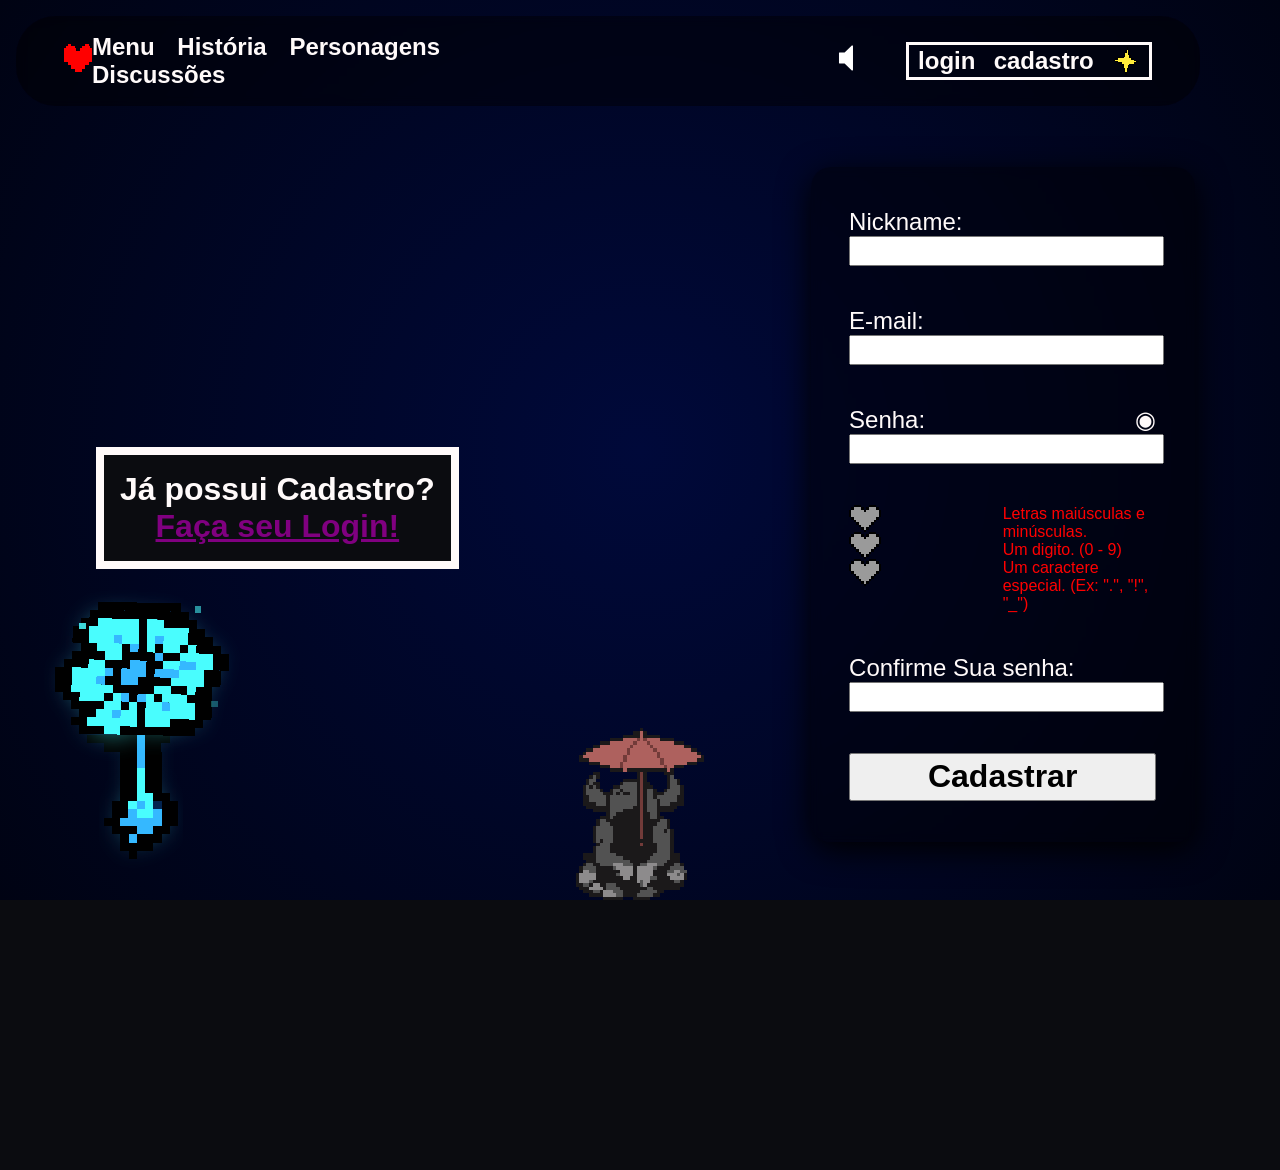
==== public/cadastro.html @ 978f4f5e "Introduzindo API WebDataViz no projeto individual" ====
<!DOCTYPE html>
<html lang="pt-br">

<head>
  <meta charset="UTF-8">
  <meta name="viewport" content="width=device-width, initial-scale=1.0">
  <title>Papo do Subsolo - Cadastro</title>
  <link rel="stylesheet" href="css/style.css">
  <link rel="stylesheet" href="css/cadastro.css">
  <link rel="icon" type="image/svg" href="assets/imgs/determinacao.svg">
  <style>

  </style>
</head>

<body onload="listar()">
  <!--header inicio-->
  <section id="ativador_header">
    <header id="header">
      <div style="width: 28rem;" class="container_principal">
        <a id="alma_header" onclick="trocar_alma()">
          <img src="assets/imgs/determinacao.svg" alt="determinação">
        </a>

        <nav class="lista_texto">
          <a href="#menu">Menu</a>
          <a href="#historia">História</a>
          <a href="personagens.html">Personagens</a>
          <a href="#discussoes">Discussões</a>
        </nav>
      </div>

      <div style="width: 20rem;" class="container_principal">
        <nav>
          <a id="link_audio" class="link_header" onclick="desmutar_musica()">
            <img src="assets/imgs/alto_falante_sem_som.svg" alt="">
          </a>
        </nav>

        <div class="container_usuario">
          <a href="login.html">login</a>
          <a href="cadastro.html">cadastro</a>

          <img src="assets/imgs/save_amarelo.svg" alt="">
        </div>
      </div>
    </header>
  </section>
  <!--header fim-->

  <section class="section_cadastro" id="cadastro">
    <div id="espaco_em_branco">
    </div>

    <div id="container_principal">
      <div id="container_mensagem">
        <div class="caixa_texto">
          <div>Já possui Cadastro?<br>
            <a href="login.html">Faça seu Login!</a>
          </div>
        </div>

        <img id="echo_flower" src="assets/imgs/echo_flower.svg" alt="">
      </div>

      <div id="estatua">
        <img src="assets/imgs/estatua_guarda_chuva.svg" alt="">
      </div>

      <div id="container_main">
        <div id="main">
          <div>
            <div class="titulo_input">
              Nickname:
            </div>

            <input id="ipt_nickname" type="text">
          </div>

          <div>
            <div class="titulo_input">
              E-mail:
            </div>

            <input id="ipt_email" type="text">
          </div>

          <div>
            <div class="titulo_input">
              <label>Senha:</label>
              <a id="mostrar" onclick="mostrar_senha()">◉</a>
            </div>

            <input oninput="verificar_senha()" id="ipt_senha" type="password">
          </div>

          <div class="verificar_senha" id="verificar_senha">
            <div id="coracoes">
              <img class="coracao" src="assets/imgs/coracao_vazio.svg" alt="">
              <img class="coracao" src="assets/imgs/coracao_vazio.svg" alt="">
              <img class="coracao" src="assets/imgs/coracao_vazio.svg" alt="">
            </div>

            <div id="textos_senha">
              <label>Letras maiúsculas e minúsculas.</label>
              <label>Um digito. (0 - 9)</label>
              <label>Um caractere especial. (Ex: ".", "!", "_")</label>
            </div>
          </div>

          <div>
            <div class="titulo_input">
              Confirme Sua senha:
            </div>

            <input id="ipt_confirmacao_senha" type="password">
          </div>

          <div>
            <button onclick="cadastrar()">Cadastrar</button>
          </div>
        </div>
      </div>
    </div>
  </section>

  <!--footer inicio-->
  <footer>

  </footer>
  <!--footer fim-->

  <audio id="audio_pagina" loop muted>
    <source src="assets/music/Fallen_Down.flac" type="audio/flac">
  </audio>
</body>
<script src="js/padroes.js"></script>
<script>
  function chover() {
    let chuva = document.createElement('div');
    chuva.classList.add('chuva');

    chuva.style.left = Math.random() * 97 + 'vw';

    let tempo_animacao = Math.random() * 1 + 0.5;
    chuva.style.animationDuration = tempo_animacao + 's';

    document.body.appendChild(chuva);

    setTimeout(() => {
      chuva.remove();
    }, tempo_animacao * 1000);
  }

  setInterval(chover, 50);

  function mostrar_senha() {
    let tipo_input = ipt_senha.type

    if (tipo_input == 'password') {
      mostrar.innerHTML = '◎'
      ipt_senha.type = 'text'
    } else {
      mostrar.innerHTML = '◉'
      ipt_senha.type = 'password'
    }
  }

  function verificar_senha() {
    let senha = ipt_senha.value
  }

  // Array para armazenar empresas cadastradas para validação de código de ativação 
  let listaEmpresasCadastradas = [];

  function cadastrar() {
    // aguardar();

    //Recupere o valor da nova input pelo nome do id
    // Agora vá para o método fetch logo abaixo
    var nomeVar = nome_input.value;
    var emailVar = email_input.value;
    var senhaVar = senha_input.value;
    var confirmacaoSenhaVar = confirmacao_senha_input.value;
    var codigoVar = codigo_input.value;
    var idEmpresaVincular

    // Verificando se há algum campo em branco
    if (
      nomeVar == "" ||
      emailVar == "" ||
      senhaVar == "" ||
      confirmacaoSenhaVar == "" ||
      codigoVar == ""
    ) {
      cardErro.style.display = "block";
      mensagem_erro.innerHTML =
        "(Mensagem de erro para todos os campos em branco)";

      finalizarAguardar();
      return false;
    } else {
      setInterval(sumirMensagem, 5000);
    }

    // Verificando se o código de ativação é de alguma empresa cadastrada
    for (let i = 0; i < listaEmpresasCadastradas.length; i++) {
      if (listaEmpresasCadastradas[i].codigo_ativacao == codigoVar) {
        idEmpresaVincular = listaEmpresasCadastradas[i].id
        console.log("Código de ativação válido.");
        break;
      } else {
        cardErro.style.display = "block";
        mensagem_erro.innerHTML = "(Mensagem de erro para código inválido)";
        finalizarAguardar();
      }
    }

    // Enviando o valor da nova input
    fetch("/usuarios/cadastrar", {
      method: "POST",
      headers: {
        "Content-Type": "application/json",
      },
      body: JSON.stringify({
        // crie um atributo que recebe o valor recuperado aqui
        // Agora vá para o arquivo routes/usuario.js
        nomeServer: nomeVar,
        emailServer: emailVar,
        senhaServer: senhaVar,
        idEmpresaVincularServer: idEmpresaVincular
      }),
    })
      .then(function (resposta) {
        console.log("resposta: ", resposta);

        if (resposta.ok) {
          cardErro.style.display = "block";

          mensagem_erro.innerHTML =
            "Cadastro realizado com sucesso! Redirecionando para tela de Login...";

          setTimeout(() => {
            window.location = "login.html";
          }, "2000");

          limparFormulario();
          finalizarAguardar();
        } else {
          throw "Houve um erro ao tentar realizar o cadastro!";
        }
      })
      .catch(function (resposta) {
        console.log(`#ERRO: ${resposta}`);
        finalizarAguardar();
      });

    return false;
  }

  // Listando empresas cadastradas 
  function listar() {
    fetch("/empresas/listar", {
      method: "GET",
    })
      .then(function (resposta) {
        resposta.json().then((empresas) => {
          empresas.forEach((empresa) => {
            listaEmpresasCadastradas.push(empresa);

            console.log("listaEmpresasCadastradas")
            console.log(listaEmpresasCadastradas[0].codigo_ativacao)
          });
        });
      })
      .catch(function (resposta) {
        console.log(`#ERRO: ${resposta}`);
      });
  }

  function sumirMensagem() {
    cardErro.style.display = "none";
  }
</script>

</html>
---- public/css/style.css ----
@font-face {
    font-family: 'pixel_operator';
    src: url('../assets/fonts/pixel_operator/PixelOperator.ttf') format('truetype');
    font-weight: normal;
    font-style: normal;
}

@keyframes surgir {
    from {
        opacity: 0;
        transform: translateY(50px);
    }

    to {
        opacity: 1;
        transform: translateY(0);
    }
}

html:has(:target) {
    scroll-behavior: smooth;
}

section {
    scroll-margin-top: 5rem;
}

body {
    padding: 0;
    margin: 0;

    display: flex;
    flex-direction: column;

    /* overflow-x: hidden; */
}

*{
    font-family: 'pixel_operator', sans-serif;
}

input{
    font-family: sans-serif;
}

.caixa_texto {
    height: fit-content;
    width: fit-content;
    background-color: #0b0c10;
    border: #fffafa solid 0.5rem;

    color: #fffafa;
    text-align: center;

    font-weight: bold;
    font-size: 2rem;

    div{
        margin: 1rem;
    }

    img{
        margin: 1rem;
    }
}

#ativador_header {
    position: fixed;
    top: 0;
    left: 0;
    width: 100%;
    height: 12vh;
    z-index: 1001;
}

header {
    position: fixed;
    z-index: 1000;
    top: 0;

    display: flex;
    flex-direction: row;
    justify-content: space-between;
    align-items: center;

    margin: 1rem;
    padding-right: 3rem;
    padding-left: 3rem;

    align-self: center;

    height: 10vh;
    width: 85%;

    font-weight: bold;
    font-size: 1.5rem;
    color: #fffafa;

    background-color: rgba(0, 0, 0, 0.43);
    backdrop-filter: blur(5px);
    border-radius: 40px;

    transition: transform 0.3s ease;

    img {
        width: 1.75rem;
        height: 1.75rem;
    }

    a {
        display: inline-block;
        color: #fffafa;
        text-decoration: none;
        cursor: pointer;
        animation: 0.3s;
        transition: all 0.3s ease;
    }

    a:hover {
        transform: translateY(-5px);
        text-decoration: underline;
    }

    .container_principal {
        height: auto;
        width: auto;
        display: flex;

        justify-content: space-between;
        align-items: center;

        .lista_texto {
            word-spacing: 1rem;
            align-items: center;
            justify-content: center;
        }
    }

    .container_usuario {
        display: flex;
        align-items: center;
        justify-content: space-around;
        flex-direction: row;

        width: 15rem;
        height: 2rem;

        border: #fffafa 0.2rem solid;
    }
}

header.escondido {
    transform: translateY(-130%);
}

footer{
    height: 30vh;
    width: 100%;

    background-color: #0b0c10;
}
---- public/css/cadastro.css ----
@keyframes shake {
    0% {
        transform: rotate(0deg);
    }

    33% {
        transform: rotate(-5deg);
    }

    66% {
        transform: rotate(5deg);
    }

    100% {
        transform: rotate(0deg);
    }
}

.section_cadastro {
    position: relative;

    display: flex;
    align-items: center;
    flex-direction: column;

    height: 100vh;
    width: 100%;

    background-color: red;

    background: radial-gradient(circle, #00093a 0%, #000313 100%);

    #espaco_em_branco {
        height: 12vh;
    }

    #container_principal {
        height: 88vh;
        width: 100%;

        display: flex;
        align-items: center;
        justify-content: space-around;
        flex-direction: row;

        #container_mensagem {
            width: 40vw;
            height: 100%;

            display: flex;
            justify-content: flex-end;
            flex-direction: column;

            .caixa_texto {
                align-self: center;

                a {
                    color: purple;
                }
            }

            .caixa_texto:hover {
                animation: shake infinite 2s;
                animation-timing-function: linear;
            }

            #echo_flower {
                align-self: flex-start;
                width: 15rem;
            }
        }

        #estatua {
            display: flex;
            flex-direction: column;
            justify-content: flex-end;

            width: fit-content;
            height: 100%;

            img {
                width: 10vw;
            }
        }

        #container_main {
            height: 100%;
            width: 40vw;

            display: flex;
            align-items: center;
            justify-content: center;

            #main {
                height: 75vh;
                width: 30vw;

                border-radius: 20px;

                background-color: rgba(0, 0, 0, 0.43);
                backdrop-filter: blur(5px);

                box-shadow: 0 8px 32px 0 rgba(0, 0, 0, 1);

                z-index: 20;

                display: flex;
                align-items: center;
                justify-content: space-evenly;
                flex-direction: column;

                div {
                    height: fit-content;
                    width: 80%;

                    .titulo_input {
                        width: 100%;
                        font-size: 1.5rem;
                        color: #fffafa;

                        display: flex;
                        justify-content: space-between;

                        a {
                            cursor: pointer;
                        }
                    }

                    input {
                        width: 100%;
                        height: 1.5rem;
                    }

                    input:focus {
                        outline: none;
                    }

                    button {
                        width: 100%;
                        height: 3rem;

                        font-size: 2rem;
                        font-weight: bold;
                    }
                }

                #verificar_senha {
                    display: flex;
                    justify-content: space-between;

                    #coracoes {
                        display: flex;
                        flex-direction: column;
                        justify-content: space-between;

                        .coracao {
                            width: 2rem;
                        }
                    }

                    #textos_senha {
                        height: 100%;

                        display: flex;
                        flex-direction: column;
                        justify-content: space-between;

                        label {
                            color: red;
                        }
                    }
                }
            }
        }
    }
}

/* CHUVINHA */

@keyframes chuva_caindo {
    from {
        transform: translateY(0);
    }

    to {
        transform: translateY(98vh);
    }
}

.chuva {
    position: absolute;

    align-self: center;

    width: 2px;
    height: 15px;

    background-color: #fffafa;

    animation: chuva_caindo linear infinite;
    top: -15px;
}

body {
    position: relative;
}
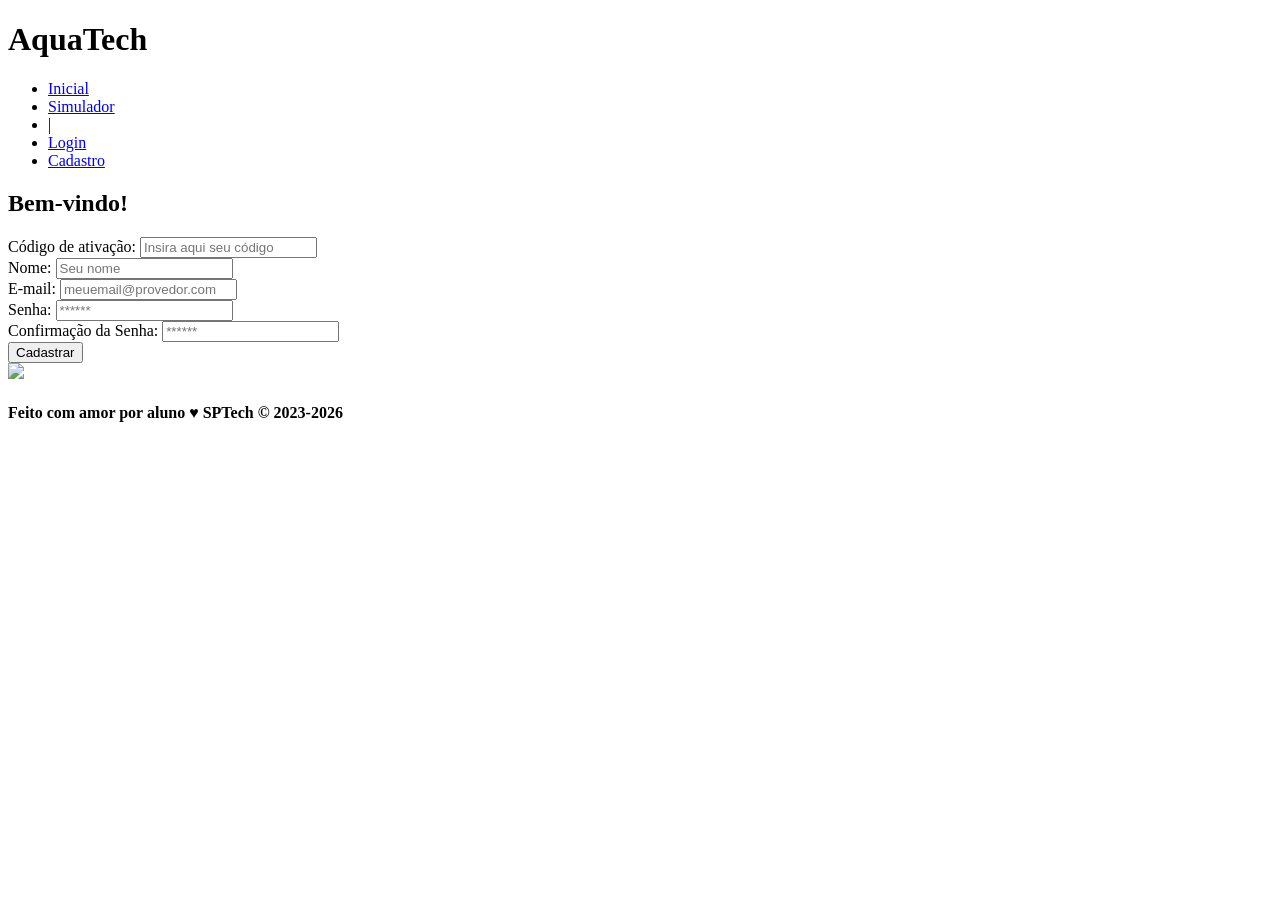
==== commit 3e7e725d: "Ajustando repositorio" ====
--- a/public/cadastro.html
+++ b/public/cadastro.html
@@ -2,173 +2,100 @@
 <html lang="pt-br">
 
 <head>
-  <meta charset="UTF-8">
-  <meta name="viewport" content="width=device-width, initial-scale=1.0">
-  <title>Papo do Subsolo - Cadastro</title>
-  <link rel="stylesheet" href="css/style.css">
-  <link rel="stylesheet" href="css/cadastro.css">
-  <link rel="icon" type="image/svg" href="assets/imgs/determinacao.svg">
-  <style>
-
-  </style>
+  <meta charset="UTF-8" />
+  <meta http-equiv="X-UA-Compatible" content="IE=edge" />
+  <meta name="viewport" content="width=device-width, initial-scale=1.0" />
+
+  <title>AquaTech | Cadastro</title>
+
+  <script src="./js/sessao.js"></script>
+
+  <link rel="stylesheet" href="./css/estilo.css" />
+  <link rel="icon" href="./assets/icon/favicon2.ico" />
+  <link rel="preconnect" href="https://fonts.gstatic.com" />
 </head>
 
 <body onload="listar()">
   <!--header inicio-->
-  <section id="ativador_header">
-    <header id="header">
-      <div style="width: 28rem;" class="container_principal">
-        <a id="alma_header" onclick="trocar_alma()">
-          <img src="assets/imgs/determinacao.svg" alt="determinação">
-        </a>
-
-        <nav class="lista_texto">
-          <a href="#menu">Menu</a>
-          <a href="#historia">História</a>
-          <a href="personagens.html">Personagens</a>
-          <a href="#discussoes">Discussões</a>
-        </nav>
+  <div class="header">
+    <div class="container">
+      <h1 class="titulo">AquaTech</h1>
+      <ul class="navbar">
+        <li>
+          <a href="index.html">Inicial</a>
+        </li>
+        <li>
+          <a href="simulador.html">Simulador</a>
+        </li>
+        <li>|</li>
+        <li>
+          <a href="login.html">Login</a>
+        </li>
+        <li class="agora">
+          <a href="#">Cadastro</a>
+        </li>
+      </ul>
+    </div>
+  </div>
+  <!--header fim-->
+
+  <div class="login">
+    <div class="alerta_erro">
+      <div class="card_erro" id="cardErro">
+        <span id="mensagem_erro"></span>
       </div>
-
-      <div style="width: 20rem;" class="container_principal">
-        <nav>
-          <a id="link_audio" class="link_header" onclick="desmutar_musica()">
-            <img src="assets/imgs/alto_falante_sem_som.svg" alt="">
-          </a>
-        </nav>
-
-        <div class="container_usuario">
-          <a href="login.html">login</a>
-          <a href="cadastro.html">cadastro</a>
-
-          <img src="assets/imgs/save_amarelo.svg" alt="">
+    </div>
+    <div class="container">
+      <div class="card card-cadastro">
+        <h2>Bem-vindo!</h2>
+        <div class="formulario">
+          <!--
+                         Para inserir mais um campo, copie uma das inputs abaixo.
+                         Assim que inserir vá para o script abaixo.
+                     -->
+          <div class="campo">
+            <span>Código de ativação:</span>
+            <input id="codigo_input" type="text" placeholder="Insira aqui seu código" />
+          </div>
+          <div class="campo">
+            <span>Nome:</span>
+            <input id="nome_input" type="text" placeholder="Seu nome" />
+          </div>
+          <div class="campo">
+            <span>E-mail:</span>
+            <input id="email_input" type="text" placeholder="meuemail@provedor.com" />
+          </div>
+          <div class="campo">
+            <span>Senha:</span>
+            <input id="senha_input" type="password" placeholder="******" />
+          </div>
+          <div class="campo">
+            <span>Confirmação da Senha:</span>
+            <input id="confirmacao_senha_input" type="password" placeholder="******" />
+          </div>
+          <button class="botao" onclick="cadastrar()">Cadastrar</button>
         </div>
+        <div id="div_aguardar" class="loading-div">
+          <img src="./assets/circle-loading.gif" id="loading-gif" />
+        </div>
+
+        <div id="div_erros_login"></div>
       </div>
-    </header>
-  </section>
-  <!--header fim-->
-
-  <section class="section_cadastro" id="cadastro">
-    <div id="espaco_em_branco">
-    </div>
-
-    <div id="container_principal">
-      <div id="container_mensagem">
-        <div class="caixa_texto">
-          <div>Já possui Cadastro?<br>
-            <a href="login.html">Faça seu Login!</a>
-          </div>
-        </div>
-
-        <img id="echo_flower" src="assets/imgs/echo_flower.svg" alt="">
-      </div>
-
-      <div id="estatua">
-        <img src="assets/imgs/estatua_guarda_chuva.svg" alt="">
-      </div>
-
-      <div id="container_main">
-        <div id="main">
-          <div>
-            <div class="titulo_input">
-              Nickname:
-            </div>
-
-            <input id="ipt_nickname" type="text">
-          </div>
-
-          <div>
-            <div class="titulo_input">
-              E-mail:
-            </div>
-
-            <input id="ipt_email" type="text">
-          </div>
-
-          <div>
-            <div class="titulo_input">
-              <label>Senha:</label>
-              <a id="mostrar" onclick="mostrar_senha()">◉</a>
-            </div>
-
-            <input oninput="verificar_senha()" id="ipt_senha" type="password">
-          </div>
-
-          <div class="verificar_senha" id="verificar_senha">
-            <div id="coracoes">
-              <img class="coracao" src="assets/imgs/coracao_vazio.svg" alt="">
-              <img class="coracao" src="assets/imgs/coracao_vazio.svg" alt="">
-              <img class="coracao" src="assets/imgs/coracao_vazio.svg" alt="">
-            </div>
-
-            <div id="textos_senha">
-              <label>Letras maiúsculas e minúsculas.</label>
-              <label>Um digito. (0 - 9)</label>
-              <label>Um caractere especial. (Ex: ".", "!", "_")</label>
-            </div>
-          </div>
-
-          <div>
-            <div class="titulo_input">
-              Confirme Sua senha:
-            </div>
-
-            <input id="ipt_confirmacao_senha" type="password">
-          </div>
-
-          <div>
-            <button onclick="cadastrar()">Cadastrar</button>
-          </div>
-        </div>
-      </div>
-    </div>
-  </section>
+    </div>
+  </div>
 
   <!--footer inicio-->
-  <footer>
-
-  </footer>
+  <div class="footer">
+    <div class="container">
+      <h4>Feito com amor por aluno &hearts; SPTech &copy; 2023-2026</h4>
+    </div>
+  </div>
   <!--footer fim-->
-
-  <audio id="audio_pagina" loop muted>
-    <source src="assets/music/Fallen_Down.flac" type="audio/flac">
-  </audio>
 </body>
-<script src="js/padroes.js"></script>
+
+</html>
+
 <script>
-  function chover() {
-    let chuva = document.createElement('div');
-    chuva.classList.add('chuva');
-
-    chuva.style.left = Math.random() * 97 + 'vw';
-
-    let tempo_animacao = Math.random() * 1 + 0.5;
-    chuva.style.animationDuration = tempo_animacao + 's';
-
-    document.body.appendChild(chuva);
-
-    setTimeout(() => {
-      chuva.remove();
-    }, tempo_animacao * 1000);
-  }
-
-  setInterval(chover, 50);
-
-  function mostrar_senha() {
-    let tipo_input = ipt_senha.type
-
-    if (tipo_input == 'password') {
-      mostrar.innerHTML = '◎'
-      ipt_senha.type = 'text'
-    } else {
-      mostrar.innerHTML = '◉'
-      ipt_senha.type = 'password'
-    }
-  }
-
-  function verificar_senha() {
-    let senha = ipt_senha.value
-  }
 
   // Array para armazenar empresas cadastradas para validação de código de ativação 
   let listaEmpresasCadastradas = [];
@@ -281,6 +208,4 @@
   function sumirMensagem() {
     cardErro.style.display = "none";
   }
-</script>
-
-</html>+</script>
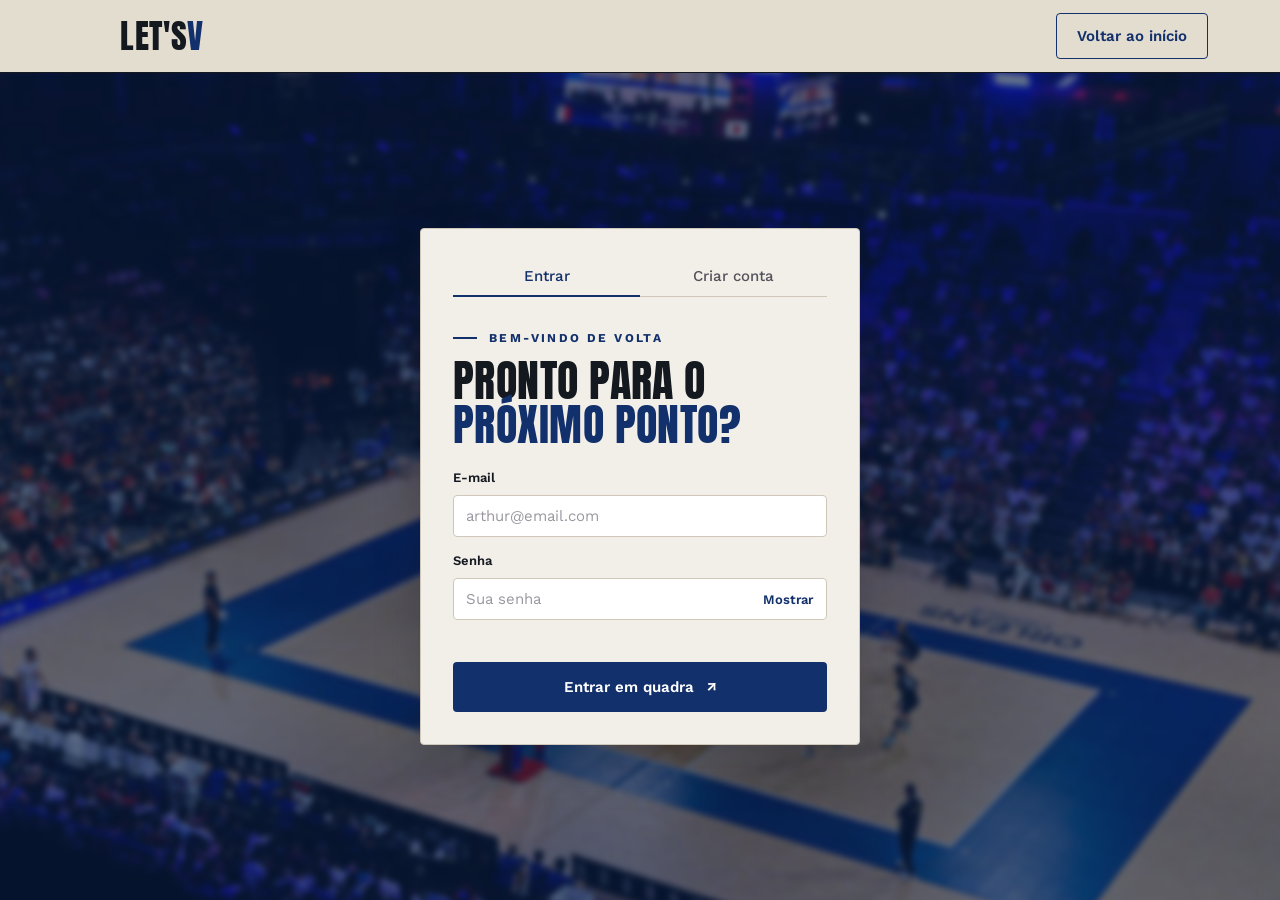
==== commit 16fdfb9e: "Finalizando pagina de Historia e fazendo conectivade de Cadastro/Login com Banco de Dados" ====
--- a/public/cadastro.html
+++ b/public/cadastro.html
@@ -1,211 +1,195 @@
-<!DOCTYPE html>
-<html lang="pt-br">
 
-<head>
-  <meta charset="UTF-8" />
-  <meta http-equiv="X-UA-Compatible" content="IE=edge" />
-  <meta name="viewport" content="width=device-width, initial-scale=1.0" />
+<!doctype html>
+<html lang="pt-BR">
+  <head>
+    <meta charset="UTF-8" />
+    <meta name="viewport" content="width=device-width, initial-scale=1.0" />
+    <title>Acesso · Let'sV</title>
 
-  <title>AquaTech | Cadastro</title>
+    <link rel="preconnect" href="https://fonts.googleapis.com" />
+    <link rel="preconnect" href="https://fonts.gstatic.com" crossorigin />
+    <link
+      href="https://fonts.googleapis.com/css2?family=Anton&family=Work+Sans:wght@400;500;600&display=swap"
+      rel="stylesheet"
+    />
 
-  <script src="./js/sessao.js"></script>
+    <link rel="stylesheet" href="./css/style.css" />
+    <link rel="stylesheet" href="./css/auth.css" />
+  </head>
 
-  <link rel="stylesheet" href="./css/estilo.css" />
-  <link rel="icon" href="./assets/icon/favicon2.ico" />
-  <link rel="preconnect" href="https://fonts.gstatic.com" />
-</head>
+  <body class="pagina-auth">
+    <header class="topo">
+      <div class="container topo-conteudo">
+        <a href="./index.html" class="logo">Let's<span>V</span></a>
+        <a href="./index.html" class="voltar botao-entrar">
+          Voltar ao início
+        </a>
+      </div>
+    </header>
 
-<body onload="listar()">
-  <!--header inicio-->
-  <div class="header">
-    <div class="container">
-      <h1 class="titulo">AquaTech</h1>
-      <ul class="navbar">
-        <li>
-          <a href="index.html">Inicial</a>
-        </li>
-        <li>
-          <a href="simulador.html">Simulador</a>
-        </li>
-        <li>|</li>
-        <li>
-          <a href="login.html">Login</a>
-        </li>
-        <li class="agora">
-          <a href="#">Cadastro</a>
-        </li>
-      </ul>
-    </div>
-  </div>
-  <!--header fim-->
+    <main class="area-auth">
+      <section class="cartao">
+        <div class="abas" role="tablist">
+          <button
+            type="button"
+            class="aba ativa"
+            role="tab"
+            data-alvo="login"
+            aria-selected="true"
+          >
+            Entrar
+          </button>
 
-  <div class="login">
-    <div class="alerta_erro">
-      <div class="card_erro" id="cardErro">
-        <span id="mensagem_erro"></span>
-      </div>
-    </div>
-    <div class="container">
-      <div class="card card-cadastro">
-        <h2>Bem-vindo!</h2>
-        <div class="formulario">
-          <!--
-                         Para inserir mais um campo, copie uma das inputs abaixo.
-                         Assim que inserir vá para o script abaixo.
-                     -->
-          <div class="campo">
-            <span>Código de ativação:</span>
-            <input id="codigo_input" type="text" placeholder="Insira aqui seu código" />
-          </div>
-          <div class="campo">
-            <span>Nome:</span>
-            <input id="nome_input" type="text" placeholder="Seu nome" />
-          </div>
-          <div class="campo">
-            <span>E-mail:</span>
-            <input id="email_input" type="text" placeholder="meuemail@provedor.com" />
-          </div>
-          <div class="campo">
-            <span>Senha:</span>
-            <input id="senha_input" type="password" placeholder="******" />
-          </div>
-          <div class="campo">
-            <span>Confirmação da Senha:</span>
-            <input id="confirmacao_senha_input" type="password" placeholder="******" />
-          </div>
-          <button class="botao" onclick="cadastrar()">Cadastrar</button>
-        </div>
-        <div id="div_aguardar" class="loading-div">
-          <img src="./assets/circle-loading.gif" id="loading-gif" />
+          <button
+            type="button"
+            class="aba"
+            role="tab"
+            data-alvo="cadastro"
+            aria-selected="false"
+          >
+            Criar conta
+          </button>
         </div>
 
-        <div id="div_erros_login"></div>
-      </div>
-    </div>
-  </div>
+        <!-- LOGIN -->
+        <form id="form-login" novalidate>
+          <span class="etiqueta">Bem-vindo de volta</span>
 
-  <!--footer inicio-->
-  <div class="footer">
-    <div class="container">
-      <h4>Feito com amor por aluno &hearts; SPTech &copy; 2023-2026</h4>
-    </div>
-  </div>
-  <!--footer fim-->
-</body>
+          <h1 class="titulo">
+            Pronto para o <span>próximo ponto?</span>
+          </h1>
 
-</html>
+          <div class="campo">
+            <label for="login-email">E-mail</label>
+            <input
+              type="email"
+              id="login-email"
+              placeholder="arthur@email.com"
+              autocomplete="email"
+            />
+          </div>
 
-<script>
+          <div class="campo">
+            <label for="login-senha">Senha</label>
 
-  // Array para armazenar empresas cadastradas para validação de código de ativação 
-  let listaEmpresasCadastradas = [];
+            <div class="campo-senha">
+              <input
+                type="password"
+                id="login-senha"
+                placeholder="Sua senha"
+                autocomplete="current-password"
+              />
 
-  function cadastrar() {
-    // aguardar();
+              <button type="button" class="mostrar">Mostrar</button>
+            </div>
+          </div>
 
-    //Recupere o valor da nova input pelo nome do id
-    // Agora vá para o método fetch logo abaixo
-    var nomeVar = nome_input.value;
-    var emailVar = email_input.value;
-    var senhaVar = senha_input.value;
-    var confirmacaoSenhaVar = confirmacao_senha_input.value;
-    var codigoVar = codigo_input.value;
-    var idEmpresaVincular
+          <p class="mensagem" role="alert"></p>
 
-    // Verificando se há algum campo em branco
-    if (
-      nomeVar == "" ||
-      emailVar == "" ||
-      senhaVar == "" ||
-      confirmacaoSenhaVar == "" ||
-      codigoVar == ""
-    ) {
-      cardErro.style.display = "block";
-      mensagem_erro.innerHTML =
-        "(Mensagem de erro para todos os campos em branco)";
+          <button type="submit" class="botao">
+            Entrar em quadra <span>↗</span>
+          </button>
+        </form>
 
-      finalizarAguardar();
-      return false;
-    } else {
-      setInterval(sumirMensagem, 5000);
-    }
+        <!-- CADASTRO -->
+        <form id="form-cadastro" novalidate hidden>
+          <span class="etiqueta">Faça parte da equipe</span>
 
-    // Verificando se o código de ativação é de alguma empresa cadastrada
-    for (let i = 0; i < listaEmpresasCadastradas.length; i++) {
-      if (listaEmpresasCadastradas[i].codigo_ativacao == codigoVar) {
-        idEmpresaVincular = listaEmpresasCadastradas[i].id
-        console.log("Código de ativação válido.");
-        break;
-      } else {
-        cardErro.style.display = "block";
-        mensagem_erro.innerHTML = "(Mensagem de erro para código inválido)";
-        finalizarAguardar();
-      }
-    }
+          <h1 class="titulo">
+            Entre para o <span>time.</span>
+          </h1>
 
-    // Enviando o valor da nova input
-    fetch("/usuarios/cadastrar", {
-      method: "POST",
-      headers: {
-        "Content-Type": "application/json",
-      },
-      body: JSON.stringify({
-        // crie um atributo que recebe o valor recuperado aqui
-        // Agora vá para o arquivo routes/usuario.js
-        nomeServer: nomeVar,
-        emailServer: emailVar,
-        senhaServer: senhaVar,
-        idEmpresaVincularServer: idEmpresaVincular
-      }),
-    })
-      .then(function (resposta) {
-        console.log("resposta: ", resposta);
+          <div class="grade">
+            <div class="campo">
+              <label for="cad-nome">Nome</label>
 
-        if (resposta.ok) {
-          cardErro.style.display = "block";
+              <input
+                type="text"
+                id="cad-nome"
+                placeholder="Arthur Silva"
+                autocomplete="name"
+              />
+            </div>
 
-          mensagem_erro.innerHTML =
-            "Cadastro realizado com sucesso! Redirecionando para tela de Login...";
+            <div class="campo">
+              <label for="cad-posicao">Posição em quadra</label>
 
-          setTimeout(() => {
-            window.location = "login.html";
-          }, "2000");
+              <select id="cad-posicao">
+                <option value="" selected disabled>Selecione</option>
+                <option value="levantador">Levantador</option>
+                <option value="ponteiro">Ponteiro</option>
+                <option value="central">Central</option>
+                <option value="oposto">Oposto</option>
+                <option value="libero">Líbero</option>
+                <option value="torcedor">Só torcedor</option>
+              </select>
+            </div>
 
-          limparFormulario();
-          finalizarAguardar();
-        } else {
-          throw "Houve um erro ao tentar realizar o cadastro!";
-        }
-      })
-      .catch(function (resposta) {
-        console.log(`#ERRO: ${resposta}`);
-        finalizarAguardar();
-      });
+            <div class="campo largo">
+              <label for="cad-email">E-mail</label>
 
-    return false;
-  }
+              <input
+                type="email"
+                id="cad-email"
+                placeholder="arthur@email.com"
+                autocomplete="email"
+              />
+            </div>
 
-  // Listando empresas cadastradas 
-  function listar() {
-    fetch("/empresas/listar", {
-      method: "GET",
-    })
-      .then(function (resposta) {
-        resposta.json().then((empresas) => {
-          empresas.forEach((empresa) => {
-            listaEmpresasCadastradas.push(empresa);
+            <div class="campo">
+              <label for="cad-senha">Senha</label>
 
-            console.log("listaEmpresasCadastradas")
-            console.log(listaEmpresasCadastradas[0].codigo_ativacao)
-          });
-        });
-      })
-      .catch(function (resposta) {
-        console.log(`#ERRO: ${resposta}`);
-      });
-  }
+              <input
+                type="password"
+                id="cad-senha"
+                placeholder="Crie uma senha"
+                autocomplete="new-password"
+              />
+            </div>
 
-  function sumirMensagem() {
-    cardErro.style.display = "none";
-  }
-</script>+            <div class="campo">
+              <label for="cad-confirmar">Confirmar senha</label>
+
+              <input
+                type="password"
+                id="cad-confirmar"
+                placeholder="Repita a senha"
+                autocomplete="new-password"
+              />
+            </div>
+          </div>
+
+          <ul class="requisitos" id="requisitos">
+            <li data-regra="tamanho">8+ caracteres</li>
+            <li data-regra="maiuscula">Maiúscula</li>
+            <li data-regra="minuscula">Minúscula</li>
+            <li data-regra="numero">Número</li>
+            <li data-regra="simbolo">Símbolo</li>
+          </ul>
+
+          <p class="mensagem" role="alert"></p>
+
+          <button type="submit" class="botao">
+            Criar minha conta <span>↗</span>
+          </button>
+        </form>
+
+        <!-- MENSAGEM DE SUCESSO -->
+        <div class="sucesso" id="sucesso" hidden>
+          <span class="etiqueta">Tudo certo</span>
+
+          <h2 class="titulo" id="sucesso-titulo"></h2>
+
+          <p id="sucesso-texto"></p>
+
+          <a href="./index.html" class="botao">
+            Ir para o início <span>→</span>
+          </a>
+        </div>
+      </section>
+    </main>
+
+    <!-- ÚNICO ARQUIVO RESPONSÁVEL PELO LOGIN E CADASTRO -->
+    <script src="./js/auth.js" defer></script>
+  </body>
+</html>
--- a/public/css/style.css
+++ b/public/css/style.css
@@ -0,0 +1,809 @@
+:root {
+  --papel: #f2efe9;
+  --papel-escuro: #e6e1d6;
+  --fundo-topo: #e3ddd0;
+  --tinta: #14181f;
+  --tinta-suave: #55525c;
+  --marinho: #12306b;
+  --marinho-escuro: #0b1f47;
+  --linha: #cfc8ba;
+  --branco: #ffffff;
+  --tempo-piscada: 1.5s;
+}
+
+* {
+  margin: 0;
+  padding: 0;
+  box-sizing: border-box;
+}
+
+body {
+  font-family: "Work Sans", sans-serif;
+  background: var(--papel);
+  color: var(--tinta);
+  line-height: 1.6;
+}
+
+a {
+  text-decoration: none;
+  color: inherit;
+}
+
+img {
+  display: block;
+  width: 100%;
+  height: 100%;
+  object-fit: cover;
+}
+
+h1, h2, h3 {
+  font-family: "Anton", sans-serif;
+  font-weight: 400;
+  text-transform: uppercase;
+  letter-spacing: 0.01em;
+  line-height: 1;
+}
+
+.container {
+  width: 100%;
+  max-width: 1240px;
+  margin: 0 auto;
+  padding: 0 100px;
+}
+
+.etiqueta {
+  display: inline-flex;
+  align-items: center;
+  gap: 12px;
+  font-size: 13px;
+  font-weight: 700;
+  letter-spacing: 0.2em;
+  text-transform: uppercase;
+  color: var(--marinho);
+}
+
+.etiqueta::before {
+  content: "";
+  width: 24px;
+  height: 2px;
+  background: var(--marinho);
+}
+
+.topo {
+  background: var(--fundo-topo);
+  border-bottom: 1px solid var(--tinta);
+  position: relative;
+  z-index: 3;
+}
+
+.topo-conteudo {
+  display: grid;
+  grid-template-columns: 1fr auto 1fr;
+  align-items: center;
+  height: 84px;
+}
+
+.logo {
+  grid-column: 1;
+  justify-self: start;
+  font-family: "Anton", sans-serif;
+  font-size: 34px;
+  letter-spacing: 0.02em;
+  text-transform: uppercase;
+  color: var(--tinta);
+}
+
+.logo span {
+  color: var(--marinho);
+}
+
+.menu {
+  grid-column: 2;
+  display: flex;
+  align-items: center;
+  gap: 32px;
+}
+
+.menu a {
+  font-size: 15px;
+  font-weight: 500;
+  padding: 6px 0;
+  border-bottom: 2px solid transparent;
+  transition: color 0.2s, border-color 0.2s;
+}
+
+.menu a:hover,
+.menu a.ativo {
+  color: var(--marinho);
+  border-bottom-color: var(--marinho);
+}
+
+.topo-acoes {
+  grid-column: 3;
+  justify-self: end;
+  display: flex;
+  align-items: center;
+  gap: 10px;
+  margin-right: -48px;
+}
+
+.botao-entrar,
+.botao-cadastro {
+  font-size: 15px;
+  font-weight: 600;
+  padding: 10px 20px;
+  border-radius: 4px;
+  border: 1.5px solid var(--marinho);
+  transition: background 0.2s, color 0.2s;
+}
+
+.botao-entrar {
+  color: var(--marinho);
+}
+
+.botao-entrar:hover {
+  background: var(--marinho);
+  color: var(--branco);
+}
+
+.botao-cadastro {
+  background: var(--marinho);
+  color: var(--branco);
+}
+
+.botao-cadastro:hover {
+  background: var(--marinho-escuro);
+  border-color: var(--marinho-escuro);
+}
+
+.hero {
+  padding: 72px 0 96px;
+}
+
+.hero-conteudo {
+  display: grid;
+  grid-template-columns: 1.3fr 0.8fr;
+  align-items: center;
+  gap: 64px;
+}
+
+.hero-texto h1 {
+  font-size: 96px;
+  line-height: 0.95;
+  color: var(--tinta);
+  margin-bottom: 28px;
+}
+
+.hero-texto h1 span {
+  display: block;
+  color: var(--marinho);
+}
+
+.hero-texto p {
+  max-width: 460px;
+  color: var(--tinta-suave);
+  font-size: 18px;
+  margin-bottom: 36px;
+}
+
+.botao {
+  display: inline-flex;
+  align-items: center;
+  gap: 12px;
+  background: var(--marinho);
+  color: var(--branco);
+  font-weight: 600;
+  font-size: 15px;
+  padding: 16px 26px;
+  border-radius: 4px;
+  white-space: nowrap;
+  transition: background 0.2s;
+}
+
+.botao:hover {
+  background: var(--marinho-escuro);
+}
+
+.botao-contorno {
+  display: inline-flex;
+  align-items: center;
+  gap: 12px;
+  border: 1.5px solid var(--marinho);
+  color: var(--marinho);
+  font-weight: 600;
+  font-size: 15px;
+  padding: 14px 22px;
+  border-radius: 4px;
+  white-space: nowrap;
+  transition: background 0.2s, color 0.2s;
+}
+
+.botao-contorno:hover {
+  background: var(--marinho);
+  color: var(--branco);
+}
+
+.hero-imagem {
+  background: var(--branco);
+  padding: 10px 10px 0;
+  border: 1px solid var(--linha);
+  box-shadow: 0 20px 44px rgba(20, 24, 31, 0.26);
+}
+
+.hero-imagem img {
+  height: 560px;
+  object-position: center top;
+}
+
+.hero-imagem figcaption {
+  padding: 14px 4px 16px;
+  font-size: 14px;
+  color: var(--tinta-suave);
+}
+
+.galeria {
+  background: var(--papel-escuro);
+  padding: 88px 0;
+  overflow: hidden;
+}
+
+.cabecalho-secao {
+  display: flex;
+  align-items: flex-end;
+  justify-content: space-between;
+  gap: 40px;
+  margin-bottom: 40px;
+}
+
+.cabecalho-secao h2 {
+  font-size: 64px;
+  color: var(--tinta);
+}
+
+.cabecalho-secao p {
+  max-width: 380px;
+  color: var(--tinta-suave);
+  font-size: 17px;
+}
+
+.carrossel {
+  --visiveis: 4;
+  --espaco: 16px;
+  --largura-foto: calc((100% - (var(--visiveis) - 1) * var(--espaco)) / var(--visiveis));
+  clip-path: inset(0 calc(-1 * (var(--largura-foto) / 2 + var(--espaco))));
+}
+
+.carrossel-trilho {
+  display: flex;
+  gap: var(--espaco);
+}
+
+.foto {
+  flex: 0 0 var(--largura-foto);
+  height: 420px;
+  display: flex;
+  flex-direction: column;
+  gap: 10px;
+  padding: 8px 8px 0;
+  background: var(--branco);
+  border: 1px solid var(--linha);
+  border-radius: 2px;
+  cursor: pointer;
+  transition: opacity 0.7s ease;
+}
+
+.foto.apagada {
+  opacity: 0.35;
+}
+
+.foto img {
+  flex: 1 1 0;
+  height: 0;
+  min-height: 0;
+  box-shadow: 0 14px 34px rgba(20, 24, 31, 0.18);
+}
+
+.foto figcaption {
+  min-height: 2.8em;
+  padding: 0 2px 12px;
+  font-size: 14px;
+  font-weight: 500;
+  line-height: 1.3;
+  color: var(--tinta);
+}
+
+.universo {
+  padding: 88px 0 96px;
+}
+
+.cards {
+  border-bottom: 1px solid var(--tinta);
+  margin-bottom: 72px;
+}
+
+.card {
+  display: grid;
+  grid-template-columns: 72px 1fr 1.1fr 32px;
+  align-items: center;
+  gap: 24px;
+  padding: 28px 16px;
+  border-top: 1px solid var(--tinta);
+  transition: background 0.25s, color 0.25s;
+}
+
+.card-numero {
+  font-family: "Anton", sans-serif;
+  font-size: 20px;
+  color: var(--marinho);
+}
+
+.card h3 {
+  font-size: 40px;
+}
+
+.card p {
+  color: var(--tinta-suave);
+  font-size: 16px;
+}
+
+.card-seta {
+  justify-self: end;
+  font-size: 24px;
+}
+
+.card:hover {
+  background: var(--marinho);
+  color: var(--branco);
+}
+
+.card:hover .card-numero,
+.card:hover p {
+  color: #dbe3f3;
+}
+
+.chamada {
+  display: flex;
+  align-items: center;
+  justify-content: space-between;
+  gap: 32px;
+}
+
+.chamada h3 {
+  font-size: 56px;
+  margin-bottom: 10px;
+}
+
+.chamada p {
+  color: var(--tinta-suave);
+  font-size: 17px;
+}
+
+.rodape {
+  background: var(--tinta);
+  color: #d8d4cb;
+  font-size: 14px;
+  padding: 32px 0;
+}
+
+.rodape-conteudo {
+  display: flex;
+  justify-content: space-between;
+  gap: 20px;
+}
+
+@media (max-width: 1000px) {
+  .container {
+    padding: 0 24px;
+  }
+
+  .topo-acoes {
+    margin-right: 0;
+  }
+
+  .hero {
+    padding: 48px 0 64px;
+  }
+
+  .hero-conteudo {
+    grid-template-columns: 1fr;
+    gap: 40px;
+  }
+
+  .hero-texto h1 {
+    font-size: 64px;
+  }
+
+  .hero-imagem img {
+    height: 420px;
+  }
+
+  .menu {
+    display: none;
+  }
+
+  .galeria,
+  .universo {
+    padding: 64px 0;
+  }
+
+  .cabecalho-secao {
+    flex-direction: column;
+    align-items: flex-start;
+    gap: 16px;
+  }
+
+  .cabecalho-secao h2 {
+    font-size: 44px;
+  }
+
+  .carrossel {
+    --visiveis: 2;
+  }
+
+  .foto {
+    height: 340px;
+  }
+
+  .card {
+    grid-template-columns: 48px 1fr;
+    gap: 8px 16px;
+  }
+
+  .card p {
+    grid-column: 2;
+  }
+
+  .card-seta {
+    display: none;
+  }
+
+  .card h3 {
+    font-size: 32px;
+  }
+
+  .chamada,
+  .rodape-conteudo {
+    flex-direction: column;
+    align-items: flex-start;
+  }
+
+  .chamada h3 {
+    font-size: 40px;
+  }
+}
+
+@media (max-width: 600px) {
+  .hero-texto h1 {
+    font-size: 48px;
+  }
+
+  .carrossel {
+    --visiveis: 1;
+  }
+
+  .foto {
+    height: 380px;
+  }
+
+  .topo-acoes {
+    gap: 6px;
+  }
+
+  .botao-entrar,
+  .botao-cadastro {
+    font-size: 14px;
+    padding: 9px 12px;
+  }
+}
+
+@keyframes piscar-fundo {
+  50% {
+    background-color: var(--marinho);
+    color: var(--branco);
+  }
+}
+
+@keyframes piscar-texto {
+  50% {
+    color: var(--branco);
+  }
+}
+
+@keyframes piscar-botao {
+  50% {
+    background-color: var(--papel);
+    color: var(--marinho);
+  }
+}
+
+.piscando {
+  animation: piscar-fundo var(--tempo-piscada) ease-in-out;
+}
+
+.piscando p,
+.piscando .card-numero {
+  animation: piscar-texto var(--tempo-piscada) ease-in-out;
+}
+
+.botao.piscando {
+  animation: piscar-botao var(--tempo-piscada) ease-in-out;
+}
+
+.pagina-topo {
+  padding: 72px 0 40px;
+}
+
+.pagina-topo h1 {
+  font-size: 96px;
+  line-height: 0.95;
+  margin-bottom: 24px;
+}
+
+.pagina-topo h1 span {
+  display: block;
+  color: var(--marinho);
+}
+
+.pagina-topo p {
+  max-width: 560px;
+  color: var(--tinta-suave);
+  font-size: 18px;
+}
+
+.secao {
+  padding: 72px 0;
+}
+
+.secao-escura {
+  background: var(--papel-escuro);
+}
+
+.linha-tempo {
+  list-style: none;
+  margin-left: 6px;
+  border-left: 2px solid var(--tinta);
+}
+
+.linha-tempo li {
+  position: relative;
+  display: grid;
+  grid-template-columns: 160px 1fr;
+  gap: 24px;
+  padding: 0 0 44px 40px;
+}
+
+.linha-tempo li:last-child {
+  padding-bottom: 0;
+}
+
+.linha-tempo li::before {
+  content: "";
+  position: absolute;
+  left: -9px;
+  top: 8px;
+  width: 16px;
+  height: 16px;
+  background: var(--marinho);
+}
+
+.linha-tempo-ano {
+  font-family: "Anton", sans-serif;
+  font-size: 44px;
+  line-height: 1;
+  color: var(--marinho);
+}
+
+.linha-tempo h3 {
+  font-size: 30px;
+  margin-bottom: 10px;
+}
+
+.linha-tempo p {
+  max-width: 620px;
+  color: var(--tinta-suave);
+  font-size: 16px;
+}
+
+.numeros {
+  display: grid;
+  grid-template-columns: repeat(3, 1fr);
+  gap: 48px 40px;
+}
+
+.numero {
+  padding-top: 20px;
+  border-top: 1px solid var(--tinta);
+}
+
+.numero-valor {
+  display: block;
+  margin-bottom: 12px;
+  font-family: "Anton", sans-serif;
+  font-size: 80px;
+  line-height: 1;
+  color: var(--marinho);
+}
+
+.numero p {
+  color: var(--tinta-suave);
+  font-size: 16px;
+}
+
+.numeros-nota {
+  max-width: 640px;
+  margin-top: 56px;
+  padding-left: 20px;
+  border-left: 3px solid var(--marinho);
+  font-size: 17px;
+}
+
+.posicoes {
+  display: flex;
+  flex-wrap: wrap;
+  gap: 16px;
+}
+
+.posicao {
+  flex: 1 1 180px;
+  padding: 24px 20px 28px;
+  background: var(--branco);
+  border: 1px solid var(--linha);
+  border-radius: 2px;
+}
+
+.posicao h3 {
+  margin-bottom: 14px;
+  padding-bottom: 14px;
+  border-bottom: 1px solid var(--linha);
+  font-size: 30px;
+  color: var(--marinho);
+}
+
+.posicao p {
+  color: var(--tinta-suave);
+  font-size: 15px;
+}
+
+.curiosidades {
+  display: grid;
+  grid-template-columns: repeat(2, 1fr);
+  gap: 40px 56px;
+}
+
+.curiosidade {
+  padding-left: 20px;
+  border-left: 3px solid var(--marinho);
+}
+
+.curiosidade h3 {
+  margin-bottom: 8px;
+  font-size: 28px;
+}
+
+.curiosidade p {
+  color: var(--tinta-suave);
+  font-size: 16px;
+}
+
+@media (max-width: 1000px) {
+  .pagina-topo {
+    padding: 48px 0 24px;
+  }
+
+  .pagina-topo h1 {
+    font-size: 64px;
+  }
+
+  .secao {
+    padding: 56px 0;
+  }
+
+  .linha-tempo li {
+    grid-template-columns: 1fr;
+    gap: 8px;
+    padding-left: 28px;
+  }
+
+  .linha-tempo-ano {
+    font-size: 36px;
+  }
+
+  .numeros {
+    grid-template-columns: repeat(2, 1fr);
+  }
+
+  .curiosidades {
+    grid-template-columns: 1fr;
+    gap: 32px;
+  }
+}
+
+@media (max-width: 600px) {
+  .pagina-topo h1 {
+    font-size: 48px;
+  }
+
+  .numeros {
+    grid-template-columns: 1fr;
+  }
+
+  .numero-valor {
+    font-size: 64px;
+  }
+}
+
+.topo-fixo {
+  position: sticky;
+  top: 0;
+}
+
+.topo-fixo {
+  transition: background 0.3s ease;
+}
+
+.topo-fixo.rolou {
+  background: color-mix(in srgb, var(--fundo-topo) 70%, transparent);
+  backdrop-filter: blur(10px);
+}
+
+.pagina-topo-conteudo {
+  display: grid;
+  grid-template-columns: 1.3fr 0.8fr;
+  align-items: center;
+  gap: 64px;
+}
+
+.pagina-topo-imagem img {
+  height: 380px;
+  object-position: center 72%;
+}
+
+.posicao {
+  padding: 10px 10px 24px;
+}
+
+.posicao h3,
+.posicao p {
+  margin-left: 2px;
+  margin-right: 2px;
+}
+
+.posicao-foto {
+  margin-bottom: 18px;
+}
+
+.posicao-foto img {
+  height: auto;
+  aspect-ratio: 4 / 5;
+  background: var(--papel-escuro);
+  object-position: center top;
+  box-shadow: 0 10px 24px rgba(20, 24, 31, 0.16);
+}
+
+.posicao-foto figcaption {
+  margin-top: 10px;
+  padding: 0 2px;
+  font-size: 13px;
+  font-weight: 600;
+  line-height: 1.3;
+  color: var(--tinta);
+}
+
+.posicao-foto small {
+  display: block;
+  margin-top: 2px;
+  font-size: 11px;
+  font-weight: 400;
+  color: var(--tinta-suave);
+}
+
+@media (max-width: 1000px) {
+  .pagina-topo-conteudo {
+    grid-template-columns: 1fr;
+    gap: 32px;
+  }
+
+  .pagina-topo-imagem img {
+    height: 320px;
+  }
+}
--- a/public/css/auth.css
+++ b/public/css/auth.css
@@ -0,0 +1,303 @@
+[hidden] {
+  display: none !important;
+}
+
+.pagina-auth {
+  --erro: #dc2626;
+  position: relative;
+  isolation: isolate;
+  height: 100vh;
+  height: 100dvh;
+  overflow: hidden;
+  display: flex;
+  flex-direction: column;
+  background: var(--marinho-escuro);
+}
+
+.pagina-auth::before {
+  content: "";
+  position: fixed;
+  inset: 0;
+  z-index: -2;
+  background: url("../assets/imgs/quadra.jpg") center 70% / cover no-repeat;
+  filter: blur(3px);
+  transform: scale(1.05);
+}
+
+.pagina-auth::after {
+  content: "";
+  position: fixed;
+  inset: 0;
+  z-index: -1;
+  background: rgba(11, 31, 71, 0.62);
+}
+
+.pagina-auth .topo-conteudo {
+  height: 72px;
+}
+
+.voltar {
+  grid-column: 3;
+  justify-self: end;
+  margin-right: -48px;
+}
+
+.area-auth {
+  flex: 1;
+  min-height: 0;
+  display: grid;
+  place-items: center;
+  padding: 16px 20px;
+}
+
+.cartao {
+  width: 100%;
+  max-width: 440px;
+  max-height: 100%;
+  overflow-y: auto;
+  background: var(--papel);
+  border: 1px solid var(--linha);
+  border-radius: 4px;
+  padding: 28px 32px 32px;
+  box-shadow: 0 20px 44px rgba(20, 24, 31, 0.26);
+  transition: max-width 0.3s ease;
+}
+
+.cartao.larga {
+  max-width: 580px;
+}
+
+.abas {
+  display: grid;
+  grid-template-columns: 1fr 1fr;
+  border-bottom: 1px solid var(--linha);
+  margin-bottom: 24px;
+}
+
+.aba {
+  border: 0;
+  border-bottom: 2px solid transparent;
+  margin-bottom: -1px;
+  background: transparent;
+  color: var(--tinta-suave);
+  font-family: inherit;
+  font-size: 15px;
+  font-weight: 500;
+  padding: 10px 0;
+  cursor: pointer;
+  transition: color 0.2s, border-color 0.2s;
+}
+
+.aba:hover {
+  color: var(--marinho);
+}
+
+.aba.ativa {
+  color: var(--marinho);
+  border-bottom-color: var(--marinho);
+}
+
+.cartao .etiqueta {
+  font-size: 12px;
+}
+
+.titulo {
+  font-size: 44px;
+  line-height: 1;
+  color: var(--tinta);
+  margin: 10px 0 22px;
+}
+
+.titulo span {
+  color: var(--marinho);
+}
+
+.grade {
+  display: grid;
+  grid-template-columns: 1fr 1fr;
+  column-gap: 14px;
+}
+
+.campo {
+  margin-bottom: 14px;
+}
+
+.campo.largo {
+  grid-column: 1 / -1;
+}
+
+.campo label {
+  display: block;
+  font-size: 13px;
+  font-weight: 600;
+  color: var(--tinta);
+  margin-bottom: 6px;
+}
+
+.campo input,
+.campo select {
+  width: 100%;
+  background: var(--branco);
+  border: 1px solid var(--linha);
+  border-radius: 4px;
+  padding: 11px 12px;
+  font-family: inherit;
+  font-size: 15px;
+  color: var(--tinta);
+  outline: none;
+  transition: border-color 0.2s, box-shadow 0.2s;
+}
+
+.campo input::placeholder {
+  color: #9a97a0;
+}
+
+.campo input:focus,
+.campo select:focus {
+  border-color: var(--marinho);
+  box-shadow: 0 0 0 3px rgba(18, 48, 107, 0.16);
+}
+
+.campo.erro input,
+.campo.erro select {
+  border-color: var(--erro);
+}
+
+.campo-senha {
+  position: relative;
+}
+
+.campo-senha input {
+  padding-right: 84px;
+}
+
+.mostrar {
+  position: absolute;
+  right: 8px;
+  top: 50%;
+  transform: translateY(-50%);
+  background: none;
+  border: 0;
+  color: var(--marinho);
+  font-family: inherit;
+  font-size: 13px;
+  font-weight: 600;
+  padding: 6px;
+  cursor: pointer;
+}
+
+.mostrar:hover {
+  color: var(--marinho-escuro);
+}
+
+.requisitos {
+  display: flex;
+  flex-wrap: wrap;
+  gap: 6px;
+  list-style: none;
+  margin: 2px 0 14px;
+}
+
+.requisitos li {
+  font-size: 12px;
+  font-weight: 600;
+  padding: 4px 10px;
+  border: 1px solid var(--linha);
+  border-radius: 2px;
+  background: var(--papel-escuro);
+  color: var(--tinta-suave);
+  transition: background 0.2s, color 0.2s, border-color 0.2s;
+}
+
+.requisitos li.ok {
+  background: var(--marinho);
+  border-color: var(--marinho);
+  color: var(--branco);
+}
+
+.requisitos li.ok::before {
+  content: "✓ ";
+}
+
+.mensagem {
+  min-height: 20px;
+  font-size: 13px;
+  font-weight: 500;
+  color: var(--erro);
+  margin-bottom: 8px;
+}
+
+.cartao .botao {
+  width: 100%;
+  justify-content: center;
+  border: 0;
+  cursor: pointer;
+  font-family: inherit;
+}
+
+.sucesso p {
+  color: var(--tinta-suave);
+  margin-bottom: 24px;
+}
+
+.sucesso .botao {
+  width: auto;
+}
+
+@media (max-height: 760px) {
+  .pagina-auth .topo-conteudo {
+    height: 60px;
+  }
+
+  .cartao {
+    padding: 20px 28px 24px;
+  }
+
+  .abas {
+    margin-bottom: 16px;
+  }
+
+  .titulo {
+    font-size: 34px;
+    margin: 6px 0 14px;
+  }
+
+  .campo {
+    margin-bottom: 10px;
+  }
+
+  .campo input,
+  .campo select {
+    padding: 9px 12px;
+  }
+
+  .cartao .botao {
+    padding: 13px 24px;
+  }
+}
+
+@media (max-height: 640px) {
+  .cartao .etiqueta {
+    display: none;
+  }
+}
+
+@media (max-width: 1000px) {
+  .voltar {
+    margin-right: 0;
+  }
+}
+
+@media (max-width: 560px) {
+  .cartao {
+    padding: 20px 18px 24px;
+  }
+
+  .grade {
+    grid-template-columns: 1fr;
+  }
+
+  .titulo {
+    font-size: 36px;
+  }
+}
